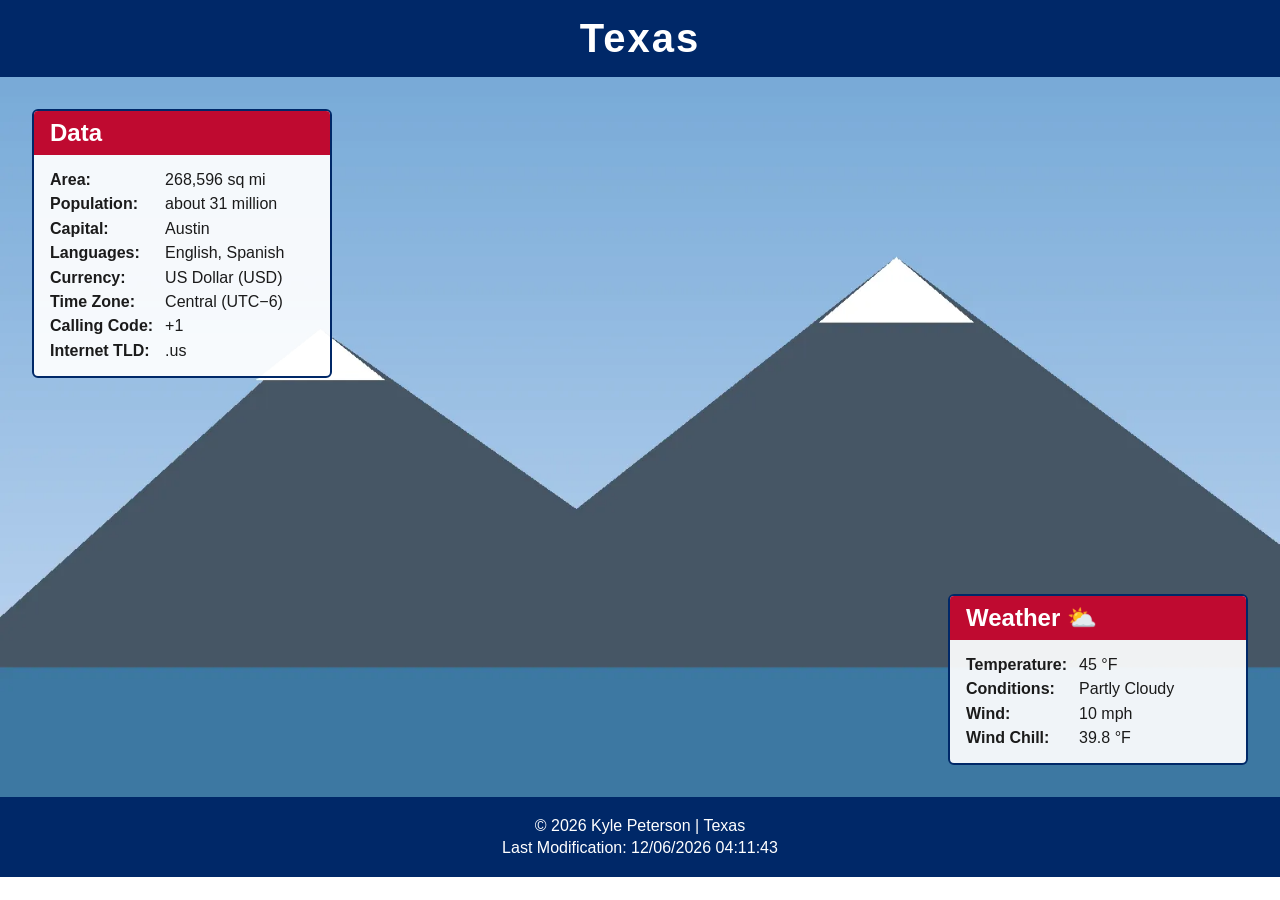
==== place.html @ 8bdec81c "updates" ====
<!DOCTYPE html>
<html lang="en">

<head>
    <meta charset="UTF-8">
    <meta name="viewport" content="width=device-width, initial-scale=1.0">
    <title>Texas | Kyle Peterson | WDD 131</title>
    <meta name="description" content="Texas at a glance: quick country facts and current weather with a calculated wind chill.">
    <meta name="author" content="Kyle Peterson">
    <link rel="stylesheet" href="styles/place.css">
    <script src="scripts/place.js" defer></script>
</head>

<body>
    <header>
        <h1>Texas</h1>
    </header>

    <main>
        <picture class="hero">
            <source media="(min-width: 700px)" srcset="images/texas-large.webp" width="1600" height="900">
            <img src="images/texas-small.webp" alt="Texas Hill Country landscape with rolling hills under a wide sky" width="700" height="700">
        </picture>

        <section class="data">
            <h2>Data</h2>
            <dl>
                <dt>Area:</dt>
                <dd>268,596 sq mi</dd>
                <dt>Population:</dt>
                <dd>about 31 million</dd>
                <dt>Capital:</dt>
                <dd>Austin</dd>
                <dt>Languages:</dt>
                <dd>English, Spanish</dd>
                <dt>Currency:</dt>
                <dd>US Dollar (USD)</dd>
                <dt>Time Zone:</dt>
                <dd>Central (UTC−6)</dd>
                <dt>Calling Code:</dt>
                <dd>+1</dd>
                <dt>Internet TLD:</dt>
                <dd>.us</dd>
            </dl>
        </section>

        <section class="weather">
            <h2>Weather</h2>
            <img class="weather-icon" src="images/weather.svg" alt="Partly cloudy icon" width="64" height="64">
            <dl>
                <dt>Temperature:</dt>
                <dd><span id="temperature">45</span> °F</dd>
                <dt>Conditions:</dt>
                <dd>Partly Cloudy</dd>
                <dt>Wind:</dt>
                <dd><span id="wind-speed">10</span> mph</dd>
                <dt>Wind Chill:</dt>
                <dd id="windchill">N/A</dd>
            </dl>
        </section>
    </main>

    <footer>
        <p>&copy; <span id="currentyear"></span> Kyle Peterson | Texas</p>
        <p id="lastModified"></p>
    </footer>
</body>

</html>
---- styles/place.css ----
:root {
    --primary: #002868;
    --accent: #bf0a30;     
    --light: #ffffff;
    --dark: #1b1b1b;
    --panel: rgba(255, 255, 255, 0.92);
    --heading-font: "Trebuchet MS", Arial, sans-serif;
    --body-font: Arial, Helvetica, sans-serif;
    --radius: 6px;
    --gap: 1rem;
}

* {
    box-sizing: border-box;
}

body {
    margin: 0;
    font-family: var(--body-font);
    color: var(--dark);
    background-color: var(--light);
}

header {
    background-color: var(--primary);
    color: var(--light);
    text-align: center;
    padding: var(--gap);
}

h1 {
    margin: 0;
    font-family: var(--heading-font);
    font-size: 2.5rem;
    letter-spacing: 2px;
}

.hero img {
    display: block;
    width: 100%;
    height: auto;
}

section {
    margin: var(--gap);
    border: 2px solid var(--primary);
    border-radius: var(--radius);
    background-color: var(--panel);
    overflow: hidden;
}

section h2 {
    margin: 0;
    padding: 0.5rem var(--gap);
    font-family: var(--heading-font);
    background-color: var(--accent);
    color: var(--light);
}

dl {
    display: grid;
    grid-template-columns: max-content 1fr;
    gap: 0.4rem 0.75rem;
    margin: 0;
    padding: var(--gap);
}

dt {
    font-weight: bold;
}

dd {
    margin: 0;
}

.weather-icon {
    display: block;
    margin: var(--gap) auto 0;
}

footer {
    background-color: var(--primary);
    color: var(--light);
    text-align: center;
    padding: var(--gap);
}

footer p {
    margin: 0.25rem 0;
}

@media (min-width: 700px) {
    main {
        display: grid;
    }

    .hero,
    .data,
    .weather {
        grid-area: 1 / 1;
    }

    section {
        width: 300px;
        margin: 2rem;
    }

    .data {
        align-self: start;
        justify-self: start;
    }

    .weather {
        align-self: end;
        justify-self: end;
    }

    .weather-icon {
        display: none;
    }

    .weather h2::after {
        content: " ⛅";
    }
}
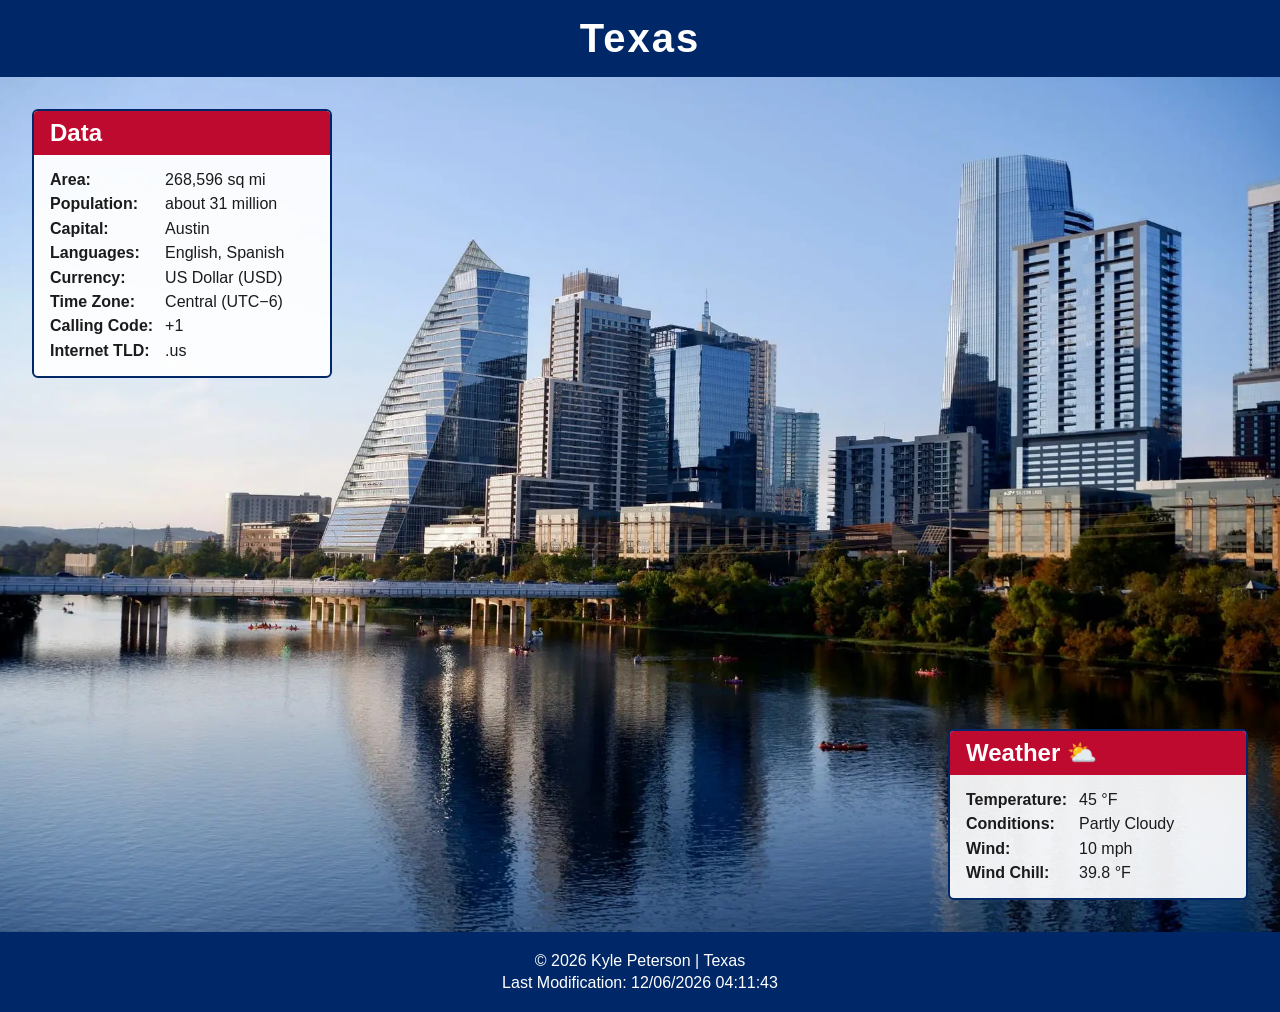
==== commit cb05e596: "updates" ====
--- a/place.html
+++ b/place.html
@@ -18,8 +18,8 @@
 
     <main>
         <picture class="hero">
-            <source media="(min-width: 700px)" srcset="images/texas-large.webp" width="1600" height="900">
-            <img src="images/texas-small.webp" alt="Texas Hill Country landscape with rolling hills under a wide sky" width="700" height="700">
+            <source media="(min-width: 700px)" src="images/Texas.webp" width="1600" height="900">
+            <img src="images/Texas.webp" alt="City of Texas" width="700" height="700">
         </picture>
 
         <section class="data">
@@ -46,7 +46,7 @@
 
         <section class="weather">
             <h2>Weather</h2>
-            <img class="weather-icon" src="images/weather.svg" alt="Partly cloudy icon" width="64" height="64">
+            <img class="weather-icon" src="images/partly_cloudy_day_24dp_E3E3E3_FILL0_wght400_GRAD0_opsz24.svg" alt="Partly cloudy icon" width="64" height="64">
             <dl>
                 <dt>Temperature:</dt>
                 <dd><span id="temperature">45</span> °F</dd>
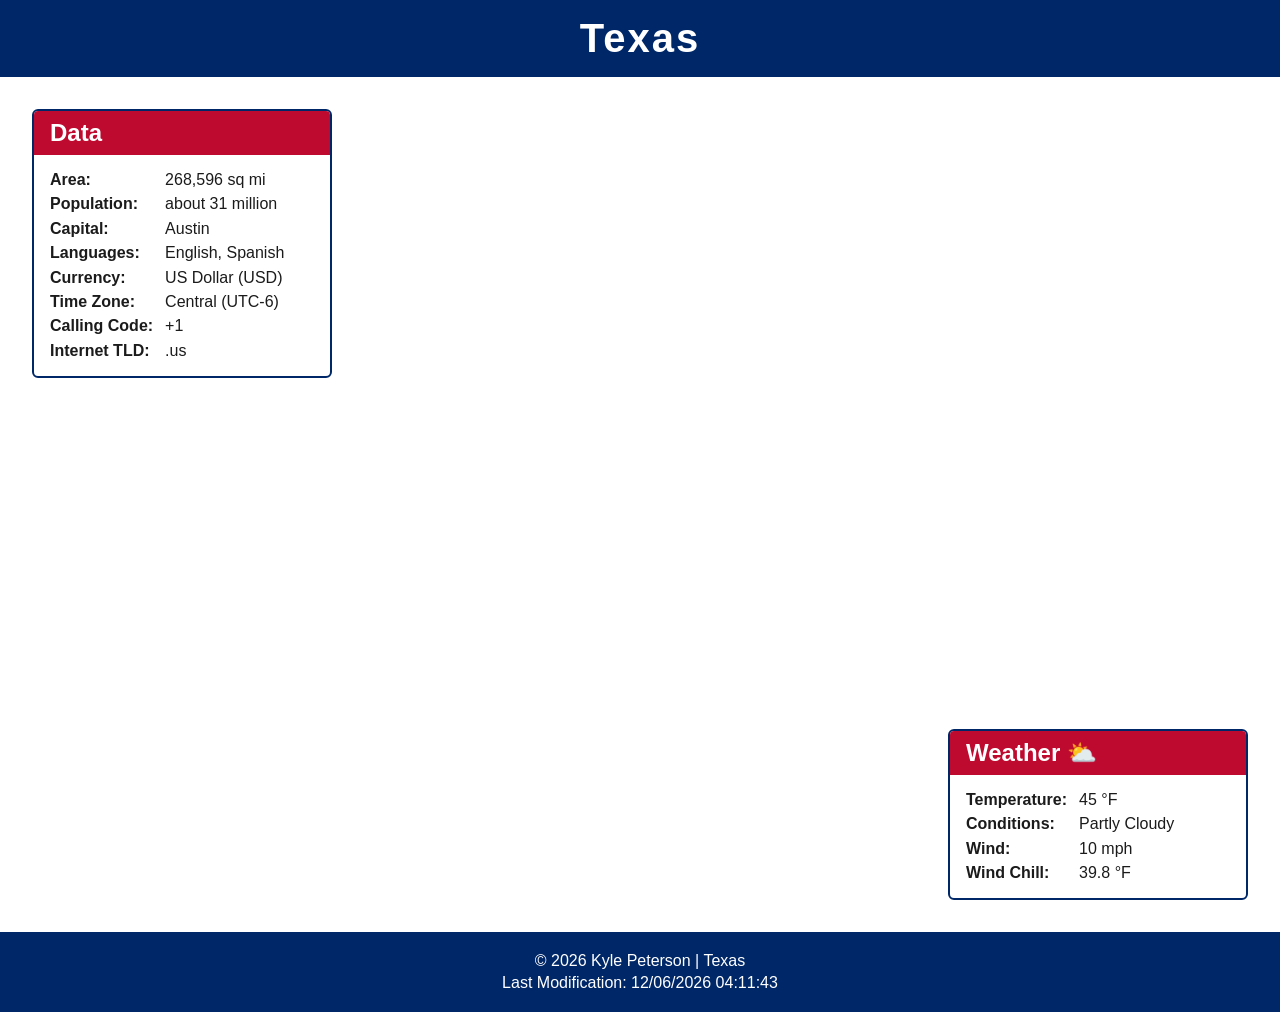
==== commit fc836509: "updates" ====
--- a/place.html
+++ b/place.html
@@ -18,8 +18,8 @@
 
     <main>
         <picture class="hero">
-            <source media="(min-width: 700px)" src="images/Texas.webp" width="1600" height="900">
-            <img src="images/Texas.webp" alt="City of Texas" width="700" height="700">
+            <source media="(min-width: 700px)" srcset="images/texas-large.webp" width="1600" height="1069">
+            <img src="images/texas-small.webp" alt="Downtown Austin skyline reflected in the river" width="700" height="700">
         </picture>
 
         <section class="data">
@@ -36,7 +36,7 @@
                 <dt>Currency:</dt>
                 <dd>US Dollar (USD)</dd>
                 <dt>Time Zone:</dt>
-                <dd>Central (UTC−6)</dd>
+                <dd>Central (UTC-6)</dd>
                 <dt>Calling Code:</dt>
                 <dd>+1</dd>
                 <dt>Internet TLD:</dt>
@@ -46,7 +46,7 @@
 
         <section class="weather">
             <h2>Weather</h2>
-            <img class="weather-icon" src="images/partly_cloudy_day_24dp_E3E3E3_FILL0_wght400_GRAD0_opsz24.svg" alt="Partly cloudy icon" width="64" height="64">
+            <img class="weather-icon" src="images/weather.svg" alt="Partly cloudy icon" width="64" height="64">
             <dl>
                 <dt>Temperature:</dt>
                 <dd><span id="temperature">45</span> °F</dd>
